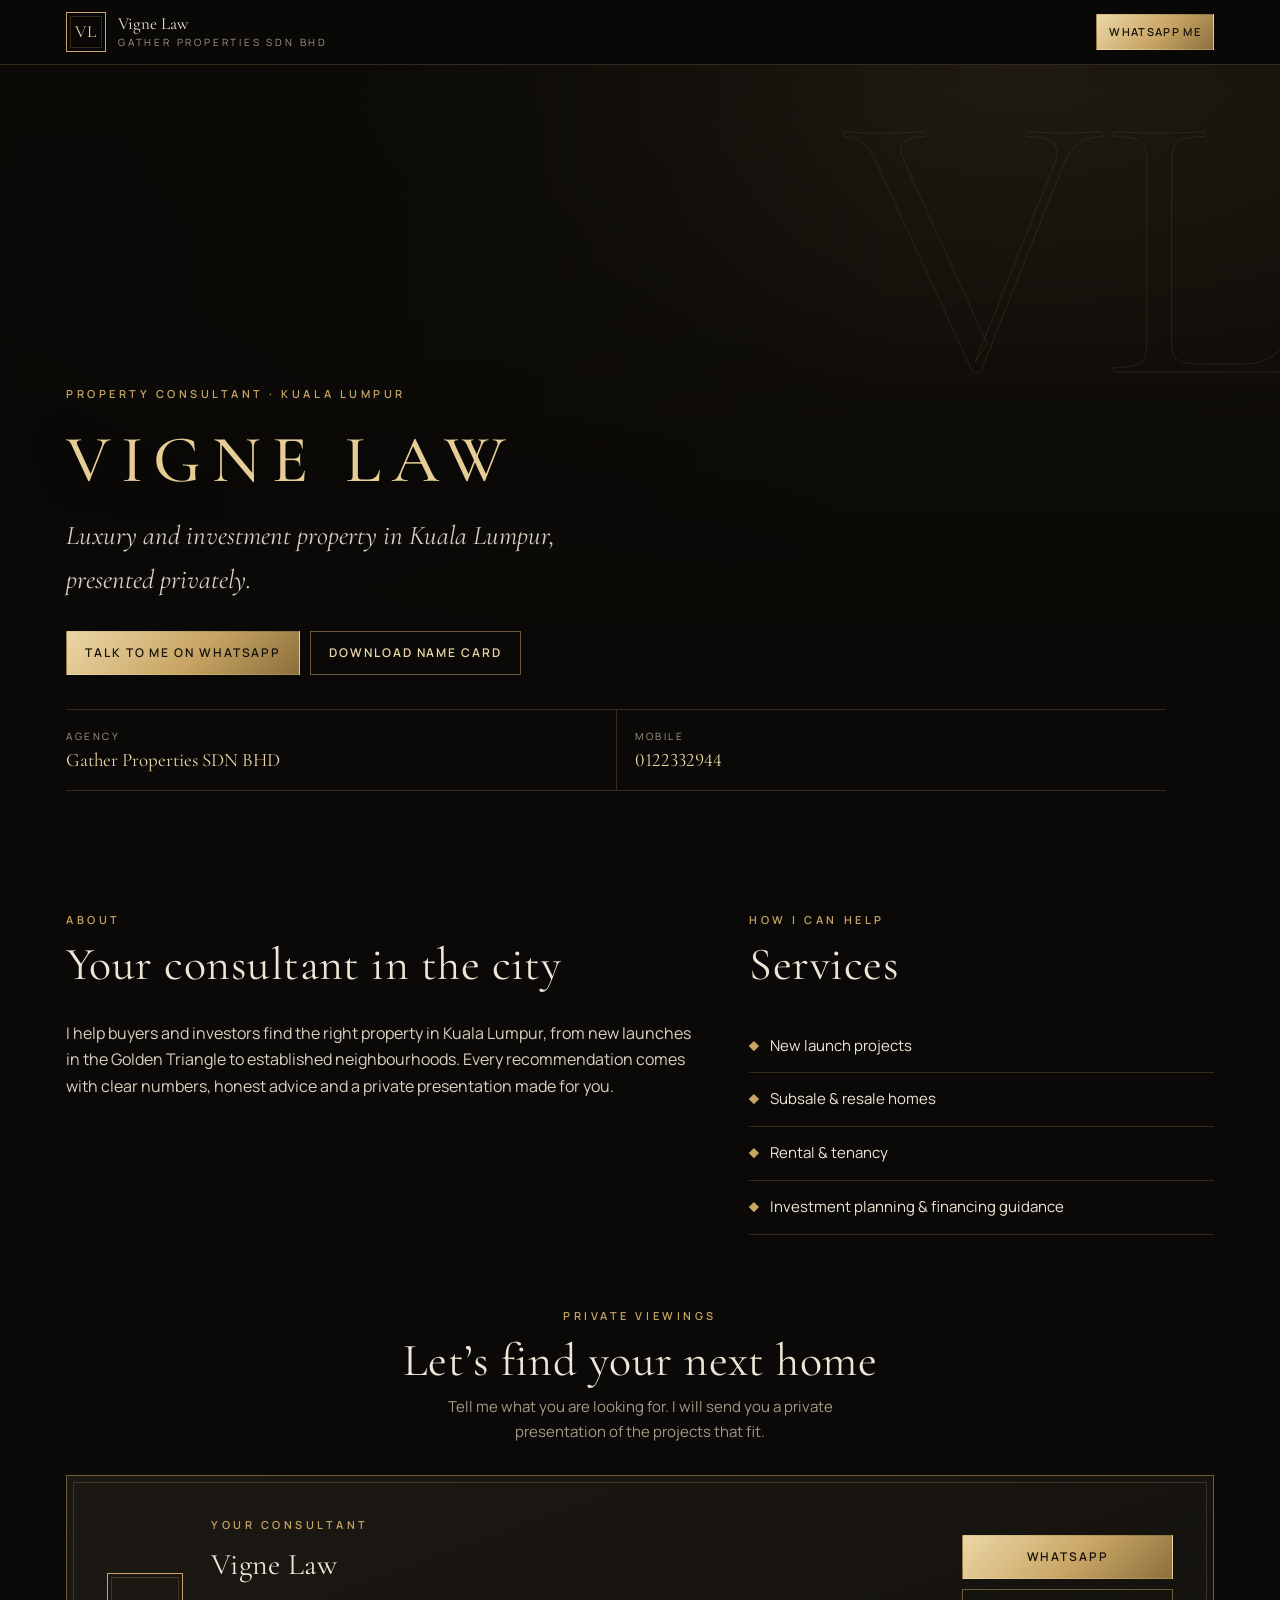
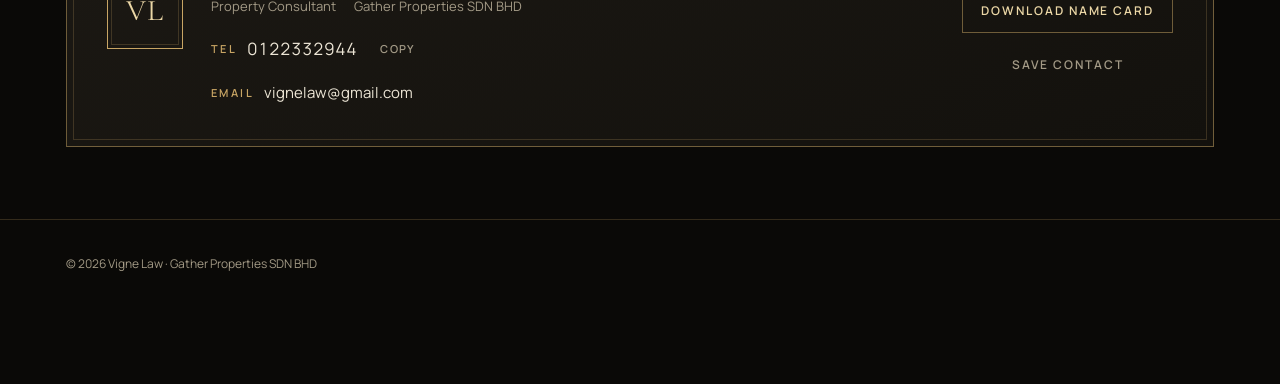
==== index.html @ f7aaa104 "Add files via upload" ====
<!doctype html>
<html lang="en">
<head>
<meta charset="utf-8">
<meta name="viewport" content="width=device-width,initial-scale=1,viewport-fit=cover">
<title>Vigne Law · Property Consultant</title>
<script>window.STATIC_SITE=true</script>
<meta name="description" content="Luxury and investment property in Kuala Lumpur with Vigne Law.">
<meta property="og:type" content="website">
<meta property="og:title" content="Vigne Law · Property Consultant">
<meta property="og:description" content="Luxury and investment property in Kuala Lumpur with Vigne Law.">
<meta property="og:url" content="https://vigne-property-portfolio.github.io/">
<link rel="preconnect" href="https://fonts.googleapis.com">
<link rel="preconnect" href="https://fonts.gstatic.com" crossorigin>
<link rel="stylesheet" href="https://fonts.googleapis.com/css2?family=Cormorant+Garamond:ital,wght@0,400;0,500;0,600;1,400;1,500&family=Manrope:wght@300;400;500;600;700&display=swap">
<link rel="stylesheet" href="/styles.css">
</head>
<body>
<div id="app"></div>
<script src="/namecard.js"></script>
<script src="/app.js"></script>
</body>
</html>
---- styles.css ----
img{max-width:100%}[hidden]{display:none!important}
/* Layout: full-bleed cinematic hero, then a narrow editorial column of facts, gallery, units and agent card. Single dark "black & gold" world by design. */
:root{
  --ink:#0A0907; --panel:#13110D; --panel-2:#1C1914; --line:rgba(200,165,100,.22); --line-strong:rgba(200,165,100,.5);
  --gold:#C8A564; --gold-hi:#EBD7A6; --gold-lo:#8C6F3D; --text:#EDE6D6; --muted:#A39A86; --danger:#D98B7A;
  --display:"Cormorant Garamond","Cormorant","Garamond",Georgia,serif; --body:"Manrope",system-ui,-apple-system,"Segoe UI",sans-serif;
  --gutter-l:max(16px,env(safe-area-inset-left,0px)); --gutter-r:max(16px,env(safe-area-inset-right,0px));
  color-scheme:dark;
}
*{box-sizing:border-box}
html,body{background:var(--ink)}
body{margin:0;color:var(--text);font-family:var(--body);font-size:15px;line-height:1.65;-webkit-font-smoothing:antialiased}
body::before{content:"";position:fixed;inset:0 0 auto;height:env(safe-area-inset-top,0px);z-index:60;background:var(--ink)}
a{color:var(--gold-hi)}
h1,h2,h3{font-family:var(--display);font-weight:400;text-wrap:balance;margin:0;letter-spacing:.01em}
button,input,select,textarea{font:inherit;color:inherit}
:focus-visible{outline:1px solid var(--gold-hi);outline-offset:3px}
.wrap{max-width:1180px;margin:0 auto;padding-left:var(--gutter-l);padding-right:var(--gutter-r)}
.narrow{max-width:900px}
.eyebrow{font-size:11px;letter-spacing:.32em;text-transform:uppercase;color:var(--gold);font-weight:600}
.muted{color:var(--muted)}
.rule{display:flex;align-items:center;gap:14px;color:var(--gold)}
.rule::before,.rule::after{content:"";height:1px;flex:1;background:linear-gradient(90deg,transparent,var(--line-strong),transparent)}
.diamond{width:7px;height:7px;transform:rotate(45deg);border:1px solid var(--gold);flex:none}
.gold-text{background:linear-gradient(100deg,var(--gold-lo) 0%,var(--gold-hi) 38%,var(--gold) 60%,var(--gold-hi) 100%);-webkit-background-clip:text;background-clip:text;color:transparent}

/* buttons */
.btn{display:inline-flex;align-items:center;justify-content:center;gap:8px;border:1px solid var(--line-strong);background:transparent;padding:11px 18px;font-size:12px;letter-spacing:.16em;text-transform:uppercase;font-weight:600;cursor:pointer;text-decoration:none;color:var(--gold-hi);transition:background .2s,color .2s,border-color .2s;border-radius:0}
.btn:hover{background:rgba(200,165,100,.1);border-color:var(--gold)}
.btn-solid{background:linear-gradient(135deg,var(--gold-hi),var(--gold) 55%,var(--gold-lo));color:#17130B;border-color:transparent}
.btn-solid:hover{background:linear-gradient(135deg,#F3E3BA,var(--gold-hi) 55%,var(--gold));color:#17130B}
.btn-sm{padding:8px 12px;font-size:11px;letter-spacing:.12em}
.btn-ghost{border-color:transparent;color:var(--muted)}
.btn-ghost:hover{color:var(--gold-hi);background:transparent}
.btn-danger{color:var(--danger);border-color:rgba(217,139,122,.45)}
.btn[disabled]{opacity:.45;cursor:not-allowed}

/* top bar */
.topbar{position:sticky;top:env(safe-area-inset-top,0px);z-index:40;background:rgba(10,9,7,.86);backdrop-filter:blur(10px);-webkit-backdrop-filter:blur(10px);border-bottom:1px solid var(--line)}
.topbar .wrap{display:flex;align-items:center;justify-content:space-between;gap:12px;min-height:64px;flex-wrap:wrap;padding-block:8px}
.brand{display:flex;align-items:center;gap:12px;min-width:0}
.mono{width:40px;height:40px;border:1px solid var(--gold);display:grid;place-items:center;font-family:var(--display);color:var(--gold-hi);font-size:17px;letter-spacing:.04em;flex:none;position:relative}
.mono::after{content:"";position:absolute;inset:3px;border:1px solid var(--line)}
.brand-name{font-family:var(--display);font-size:17px;line-height:1.2}
.brand-sub{font-size:10px;letter-spacing:.28em;text-transform:uppercase;color:var(--muted)}

/* hero */
.hero{position:relative;min-height:min(78vh,760px);display:flex;align-items:flex-end;overflow:hidden;background:radial-gradient(120% 90% at 80% 0%,#2a2216 0%,#120f0a 45%,var(--ink) 100%)}
.hero img.cover{position:absolute;inset:0;width:100%;height:100%;object-fit:cover;max-width:100%}
.hero::after{content:"";position:absolute;inset:0;background:linear-gradient(90deg,rgba(10,9,7,.82) 0%,rgba(10,9,7,.55) 38%,rgba(10,9,7,0) 70%),linear-gradient(180deg,rgba(10,9,7,.35) 0%,rgba(10,9,7,.2) 35%,rgba(10,9,7,.88) 76%,var(--ink) 100%)}
.hero h1{filter:drop-shadow(0 2px 18px rgba(0,0,0,.55))}
.hero .ghost-mark{position:absolute;right:-2vw;top:4%;font-family:var(--display);font-size:clamp(160px,30vw,420px);line-height:.8;color:transparent;-webkit-text-stroke:1px rgba(200,165,100,.16);pointer-events:none;user-select:none}
.hero-inner{position:relative;z-index:2;width:100%;padding-block:120px 48px}
/* Hero title: classic serif capitals, wide spacing, soft solid gold */
.hero h1{font-size:clamp(30px,5.2vw,68px);line-height:1.18;margin:16px 0 14px;text-transform:uppercase;letter-spacing:.16em;font-weight:500;max-width:min(100%,15em)}
h1,h2,h3,.fact .v,.tagline,.brand-name,.mono,td,.pcard,.agent{font-variant-numeric:lining-nums}
.hero h1.gold-text{background:none;-webkit-background-clip:border-box;background-clip:border-box;color:#E6CD95}
.hero .tagline{font-family:var(--display);font-style:italic;font-size:clamp(20px,2.4vw,27px);color:var(--text);opacity:.9;max-width:44ch}
.status-chip{display:inline-flex;align-items:center;gap:8px;border:1px solid var(--line-strong);padding:5px 12px;font-size:10px;letter-spacing:.26em;text-transform:uppercase;color:var(--gold-hi);background:rgba(10,9,7,.45)}
.status-chip::before{content:"";width:6px;height:6px;border-radius:50%;background:var(--gold)}

/* facts */
.facts{display:grid;grid-template-columns:repeat(auto-fit,minmax(170px,1fr));border-top:1px solid var(--line);border-bottom:1px solid var(--line);margin-top:34px}
.fact{padding:18px 18px 18px 0;min-width:0}
.fact + .fact{padding-left:18px;border-left:1px solid var(--line)}
.fact .k{font-size:10px;letter-spacing:.26em;text-transform:uppercase;color:var(--muted)}
.fact .v{font-family:var(--display);font-size:22px;color:var(--gold-hi);margin-top:4px;line-height:1.25;overflow-wrap:anywhere}

section.block{padding-block:72px}
.sec-head{display:flex;flex-direction:column;gap:10px;margin-bottom:30px}
.sec-head h2{font-size:clamp(30px,4vw,46px);line-height:1.1}
.prose{max-width:66ch;color:#D9D1BF;white-space:pre-line;font-size:16px}
.two-col{display:grid;grid-template-columns:minmax(0,1.35fr) minmax(0,1fr);gap:56px}
@media (max-width:820px){.two-col{grid-template-columns:1fr;gap:36px}}
.highlights{list-style:none;margin:0;padding:0;display:grid;gap:0}
.highlights li{display:flex;gap:14px;align-items:baseline;padding:14px 0;border-bottom:1px solid var(--line)}
.highlights li .diamond{transform:rotate(45deg) translateY(-2px);background:var(--gold)}
.facilities{display:flex;flex-wrap:wrap;gap:10px}
.facilities span{border:1px solid var(--line);padding:8px 14px;font-size:13px;color:#D9D1BF;background:var(--panel)}

/* gallery */
.gallery{display:grid;grid-template-columns:repeat(6,1fr);grid-auto-rows:150px;gap:8px;grid-auto-flow:dense}
.gallery button{padding:0;border:0;cursor:zoom-in;overflow:hidden;background:var(--panel);grid-column:span 2;position:relative}
.gallery button:nth-child(5n+1){grid-column:span 4;grid-row:span 2}
.gallery img{width:100%;height:100%;object-fit:cover;transition:transform .6s ease,filter .4s;filter:saturate(.95)}
.gallery button:hover img{transform:scale(1.04);filter:saturate(1.05)}
@media (max-width:640px){.gallery{grid-template-columns:repeat(2,1fr);grid-auto-rows:130px}.gallery button,.gallery button:nth-child(5n+1){grid-column:span 1;grid-row:span 1}.gallery button:first-child{grid-column:span 2;grid-row:span 2}}

/* units table */
.table-wrap{overflow-x:auto;border:1px solid var(--line)}
table{width:100%;border-collapse:collapse;min-width:520px}
th,td{text-align:left;padding:16px 18px;border-bottom:1px solid var(--line)}
th{font-size:10px;letter-spacing:.24em;text-transform:uppercase;color:var(--muted);font-weight:600;background:var(--panel)}
td{font-variant-numeric:tabular-nums}
td.u-name{font-family:var(--display);font-size:19px;color:var(--text)}
td.u-price{color:var(--gold-hi);font-weight:600}
tr:last-child td{border-bottom:0}

/* agent card */
.agent{border:1px solid var(--line-strong);background:linear-gradient(160deg,var(--panel-2),var(--panel));padding:40px;display:grid;grid-template-columns:auto minmax(0,1fr) auto;gap:28px;align-items:center;position:relative}
.agent::before{content:"";position:absolute;inset:6px;border:1px solid var(--line);pointer-events:none}
.agent .mono{width:76px;height:76px;font-size:30px}
.agent h3{font-size:30px}
.agent .meta{display:flex;flex-wrap:wrap;gap:6px 18px;font-size:13px;color:var(--muted);margin-top:6px}
.agent .actions{display:flex;flex-direction:column;gap:10px;position:relative}
.contact-line{display:flex;align-items:center;gap:10px;flex-wrap:wrap;margin-top:14px;font-variant-numeric:tabular-nums}
.contact-line .num{font-size:17px;color:var(--text);user-select:all}
@media (max-width:760px){.agent{grid-template-columns:1fr;padding:28px}.agent .actions{flex-direction:row;flex-wrap:wrap}}

.links-row{display:flex;flex-wrap:wrap;gap:12px;margin-top:26px}
footer.foot{border-top:1px solid var(--line);padding-block:34px 110px;font-size:12px;color:var(--muted)}
footer.foot .wrap{display:flex;flex-direction:column;gap:8px}

.mobile-cta{display:none}
@media (max-width:760px){.mobile-cta{display:flex;position:fixed;left:0;right:0;bottom:0;z-index:45;gap:8px;padding:10px var(--gutter-r) calc(10px + env(safe-area-inset-bottom,0px)) var(--gutter-l);background:rgba(10,9,7,.94);border-top:1px solid var(--line)}.mobile-cta .btn{flex:1}}

/* lightbox */
.lightbox{position:fixed;inset:0;z-index:80;background:rgba(6,5,4,.96);display:flex;align-items:center;justify-content:center;padding:calc(56px + env(safe-area-inset-top,0px)) var(--gutter-r) calc(56px + env(safe-area-inset-bottom,0px)) var(--gutter-l)}
.lightbox img{max-height:100%;max-width:100%;object-fit:contain}
.lb-btn{position:absolute;background:rgba(10,9,7,.6);border:1px solid var(--line-strong);color:var(--gold-hi);width:46px;height:46px;cursor:pointer;font-size:20px;display:grid;place-items:center}
.lb-close{top:calc(12px + env(safe-area-inset-top,0px));right:calc(12px + env(safe-area-inset-right,0px))}
.lb-prev{left:calc(12px + env(safe-area-inset-left,0px));top:50%;transform:translateY(-50%)}
.lb-next{right:calc(12px + env(safe-area-inset-right,0px));top:50%;transform:translateY(-50%)}
.lb-count{position:absolute;bottom:calc(16px + env(safe-area-inset-bottom,0px));left:0;right:0;text-align:center;font-size:11px;letter-spacing:.3em;color:var(--muted)}

/* admin */
.admin-bar{position:fixed;z-index:70;left:50%;transform:translateX(-50%);bottom:calc(16px + env(safe-area-inset-bottom,0px));display:flex;gap:6px;flex-wrap:wrap;justify-content:center;background:rgba(19,17,13,.96);border:1px solid var(--line-strong);padding:6px;box-shadow:0 14px 40px rgba(0,0,0,.5);max-width:calc(100% - 32px)}
@media (max-width:760px){.admin-bar{bottom:calc(76px + env(safe-area-inset-bottom,0px))}}
.dash-head{padding-block:56px 28px;display:flex;justify-content:space-between;align-items:flex-end;gap:20px;flex-wrap:wrap}
.dash-head h1{font-size:clamp(36px,5vw,58px);line-height:1.05;margin-top:10px}
.notice{border:1px solid var(--line-strong);background:var(--panel);padding:14px 18px;margin-bottom:24px;font-size:14px;display:flex;gap:14px;align-items:center;justify-content:space-between;flex-wrap:wrap}
.cards{display:grid;grid-template-columns:repeat(auto-fill,minmax(320px,1fr));gap:22px;padding-bottom:90px}
@media (max-width:420px){.cards{grid-template-columns:1fr}}
.pcard{border:1px solid var(--line);background:var(--panel);display:flex;flex-direction:column;min-width:0}
.pcard .thumb{aspect-ratio:16/10;max-width:100%;background:radial-gradient(120% 120% at 80% 0%,#2a2216,#0e0c09);position:relative;overflow:hidden;display:grid;place-items:center}
.pcard .thumb img{width:100%;height:100%;object-fit:cover;position:absolute;inset:0}
.pcard .thumb .ini{font-family:var(--display);font-size:64px;color:transparent;-webkit-text-stroke:1px rgba(200,165,100,.45)}
.pcard .thumb .status-chip{position:absolute;top:12px;left:12px}
.pcard .body{padding:20px;display:flex;flex-direction:column;gap:10px;flex:1;min-width:0}
.pcard h3{font-size:25px;line-height:1.15}
.linkbox{display:flex;align-items:center;gap:8px;border:1px solid var(--line);background:var(--ink);padding:8px 10px;font-size:12px;color:var(--muted);min-width:0}
.linkbox span{overflow:hidden;text-overflow:ellipsis;white-space:nowrap;flex:1;min-width:0;user-select:all}
.pcard .acts{display:flex;flex-wrap:wrap;gap:8px;margin-top:auto;padding-top:6px}
.confirm{border:1px solid rgba(217,139,122,.45);padding:10px 12px;font-size:13px;display:flex;gap:8px;align-items:center;flex-wrap:wrap}
.empty{border:1px dashed var(--line-strong);padding:48px 24px;text-align:center;color:var(--muted)}

/* forms */
.form{padding-bottom:120px}
.fgroup{border-top:1px solid var(--line);padding-block:30px;display:grid;grid-template-columns:220px minmax(0,1fr);gap:28px}
@media (max-width:760px){.fgroup{grid-template-columns:1fr;gap:16px}}
.fgroup h3{font-size:22px}
.fgroup .hint{font-size:13px;color:var(--muted);margin-top:6px}
.fields{display:grid;grid-template-columns:repeat(2,minmax(0,1fr));gap:16px}
@media (max-width:560px){.fields{grid-template-columns:1fr}}
.fld{display:flex;flex-direction:column;gap:6px;min-width:0}
.fld.full{grid-column:1/-1}
.fld label{font-size:10px;letter-spacing:.22em;text-transform:uppercase;color:var(--muted);font-weight:600}
.fld input,.fld select,.fld textarea{background:var(--ink);border:1px solid var(--line);padding:11px 12px;border-radius:0;width:100%;min-width:0}
.fld input:focus,.fld select:focus,.fld textarea:focus{border-color:var(--gold);outline:none}
.fld textarea{min-height:110px;resize:vertical;line-height:1.55}
.unit-row{display:grid;grid-template-columns:minmax(0,1.4fr) minmax(0,1fr) minmax(0,.8fr) minmax(0,1fr) auto;gap:8px;align-items:end;margin-bottom:8px}
@media (max-width:640px){.unit-row{grid-template-columns:1fr 1fr}.unit-row .fld:first-child{grid-column:1/-1}}
.thumbs{display:grid;grid-template-columns:repeat(auto-fill,minmax(150px,1fr));gap:12px;margin-top:14px}
.thumbs figure{margin:0;border:1px solid var(--line);background:var(--panel);display:flex;flex-direction:column}
.thumbs figure img{aspect-ratio:4/3;object-fit:cover;width:100%}
.thumbs figure .tb{display:flex;gap:2px;padding:4px;flex-wrap:wrap}
.thumbs figure .tb button{flex:1;background:transparent;border:1px solid var(--line);color:var(--muted);font-size:11px;padding:5px 4px;cursor:pointer}
.thumbs figure .tb button:hover{color:var(--gold-hi);border-color:var(--gold)}
.cover-tag{font-size:10px;letter-spacing:.2em;text-transform:uppercase;color:#17130B;background:var(--gold);padding:3px 8px;align-self:flex-start;margin:6px}
.upload-zone{border:1px dashed var(--line-strong);padding:20px;display:flex;align-items:center;gap:14px;flex-wrap:wrap;background:var(--panel)}
.savebar{position:sticky;bottom:0;z-index:30;background:rgba(10,9,7,.95);border-top:1px solid var(--line);padding-block:12px calc(12px + env(safe-area-inset-bottom,0px))}
.savebar .wrap{display:flex;justify-content:space-between;gap:10px;align-items:center;flex-wrap:wrap}

.private{min-height:80vh;display:flex;align-items:center;justify-content:center;text-align:center;padding-block:80px}
.private .box{max-width:560px;display:flex;flex-direction:column;align-items:center;gap:18px}
.private h1{font-size:clamp(34px,5vw,52px)}

.toast{position:fixed;z-index:90;top:calc(18px + env(safe-area-inset-top,0px));left:50%;transform:translateX(-50%);background:var(--panel-2);border:1px solid var(--gold);padding:12px 18px;font-size:13px;max-width:calc(100% - 32px);box-shadow:0 10px 30px rgba(0,0,0,.5)}
.landing-hero{min-height:min(86vh,820px)}
.landing-grid{display:grid;grid-template-columns:minmax(0,1fr) auto;gap:48px;align-items:end}
.portrait{width:min(320px,30vw);aspect-ratio:4/5;max-width:100%;border:1px solid var(--gold);padding:8px;background:rgba(10,9,7,.5)}
.portrait img{width:100%;height:100%;object-fit:cover;display:block}
@media (max-width:760px){.landing-grid{grid-template-columns:1fr}.portrait{width:200px;order:-1}}
.lcard{text-decoration:none;color:inherit;transition:border-color .25s,transform .25s}
.lcard:hover{border-color:var(--gold);transform:translateY(-3px)}
.reveal{animation:rise .9s cubic-bezier(.2,.7,.2,1) both}
@keyframes rise{from{transform:translateY(14px)}to{transform:none}}
@media (prefers-reduced-motion:reduce){.reveal{animation:none}.gallery img{transition:none}}
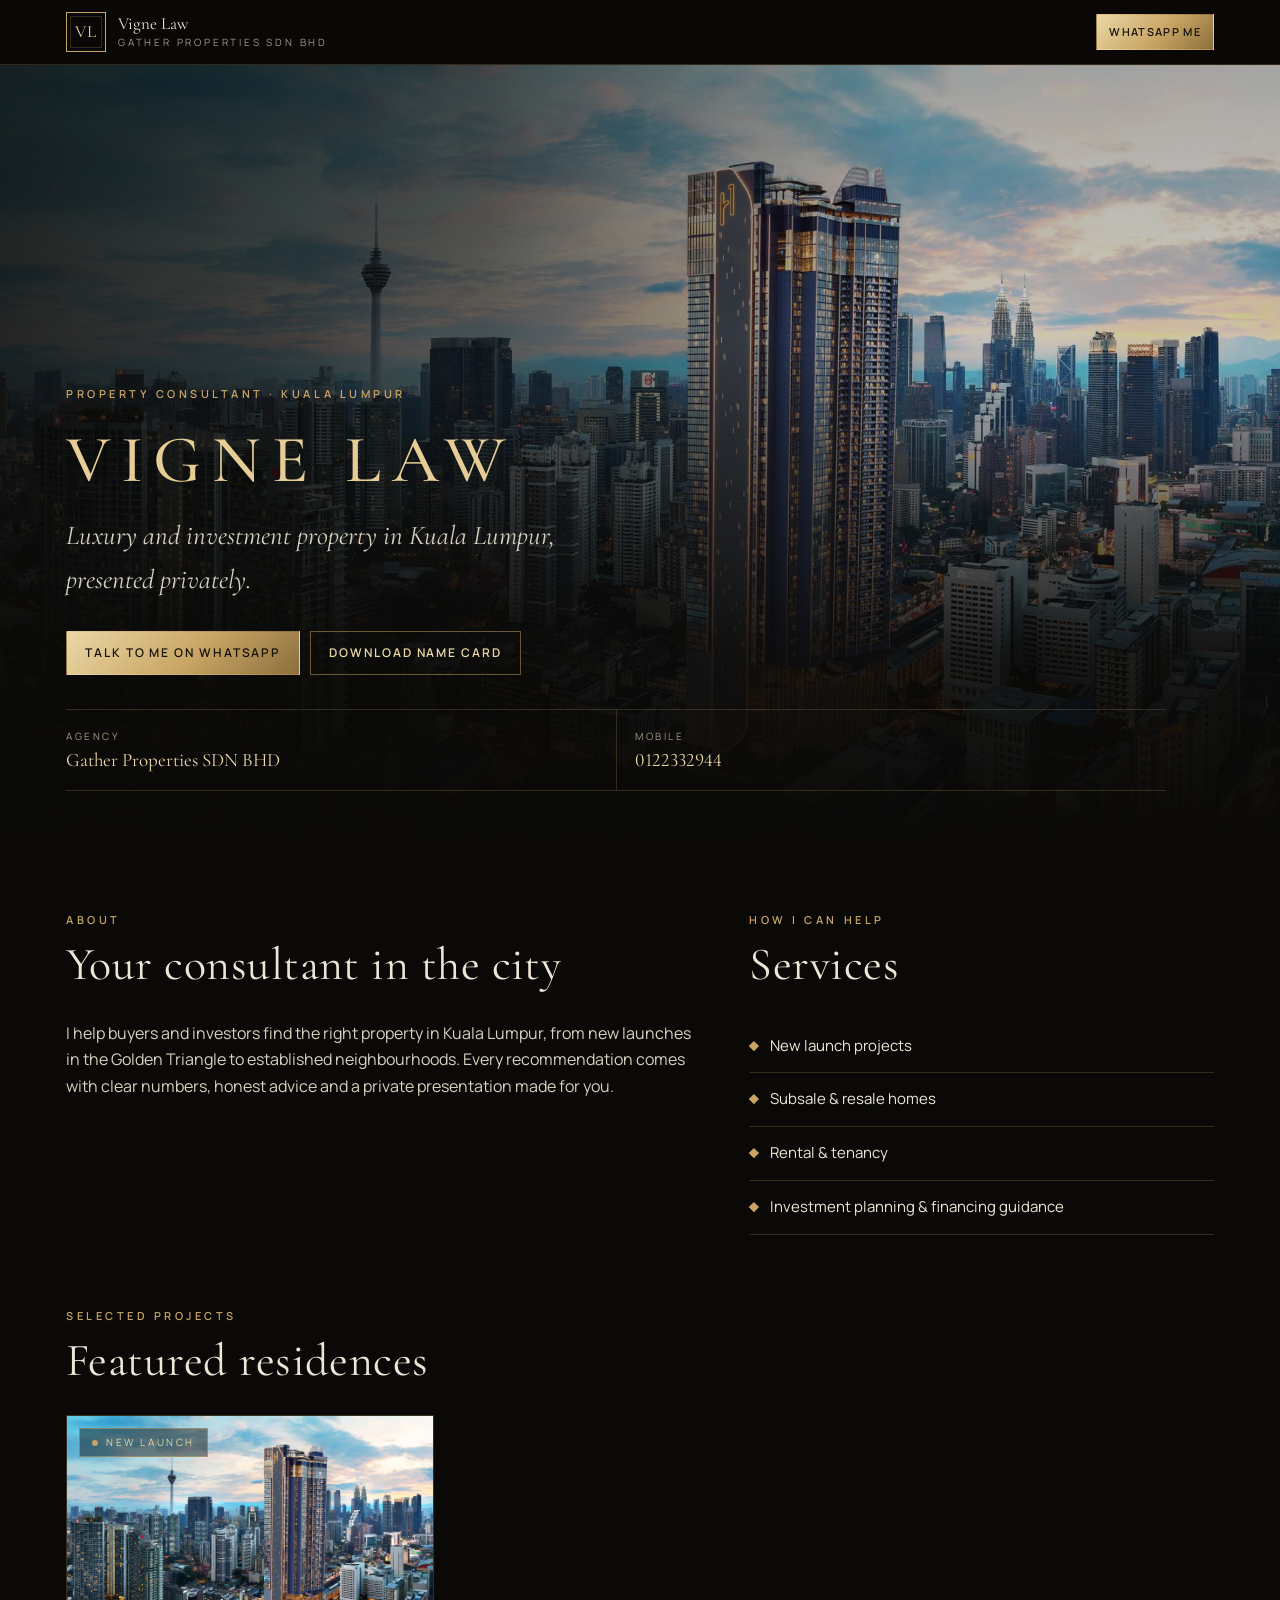
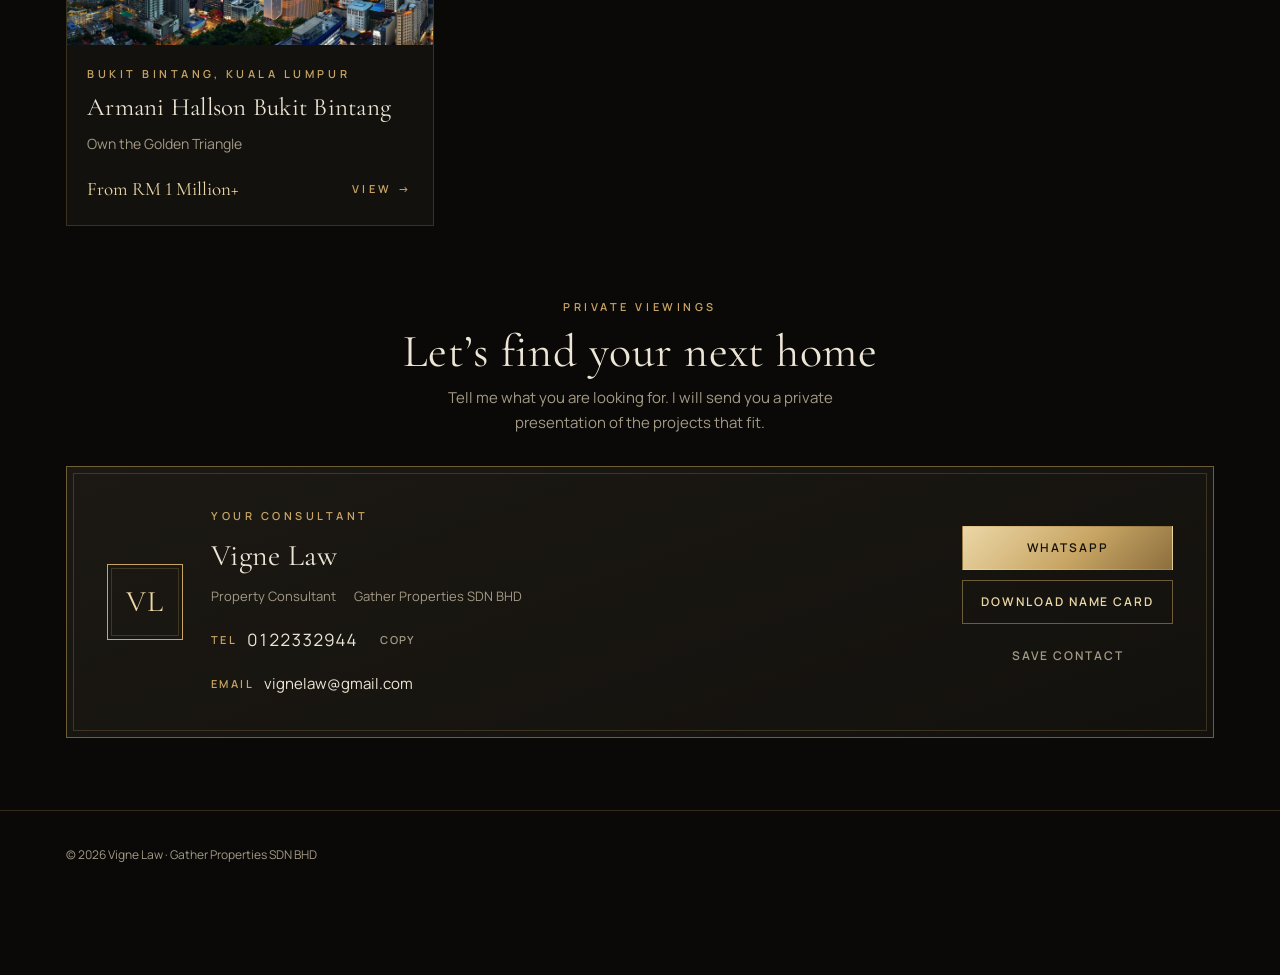
==== commit 2bfb5b79: "Add files via upload" ====
--- a/index.html
+++ b/index.html
@@ -10,6 +10,8 @@
 <meta property="og:title" content="Vigne Law · Property Consultant">
 <meta property="og:description" content="Luxury and investment property in Kuala Lumpur with Vigne Law.">
 <meta property="og:url" content="https://vigne-property-portfolio.github.io/">
+<meta property="og:image" content="https://vigne-property-portfolio.github.io/uploads/ahbb-01-kit15.jpg">
+<meta name="twitter:card" content="summary_large_image">
 <link rel="preconnect" href="https://fonts.googleapis.com">
 <link rel="preconnect" href="https://fonts.gstatic.com" crossorigin>
 <link rel="stylesheet" href="https://fonts.googleapis.com/css2?family=Cormorant+Garamond:ital,wght@0,400;0,500;0,600;1,400;1,500&family=Manrope:wght@300;400;500;600;700&display=swap">
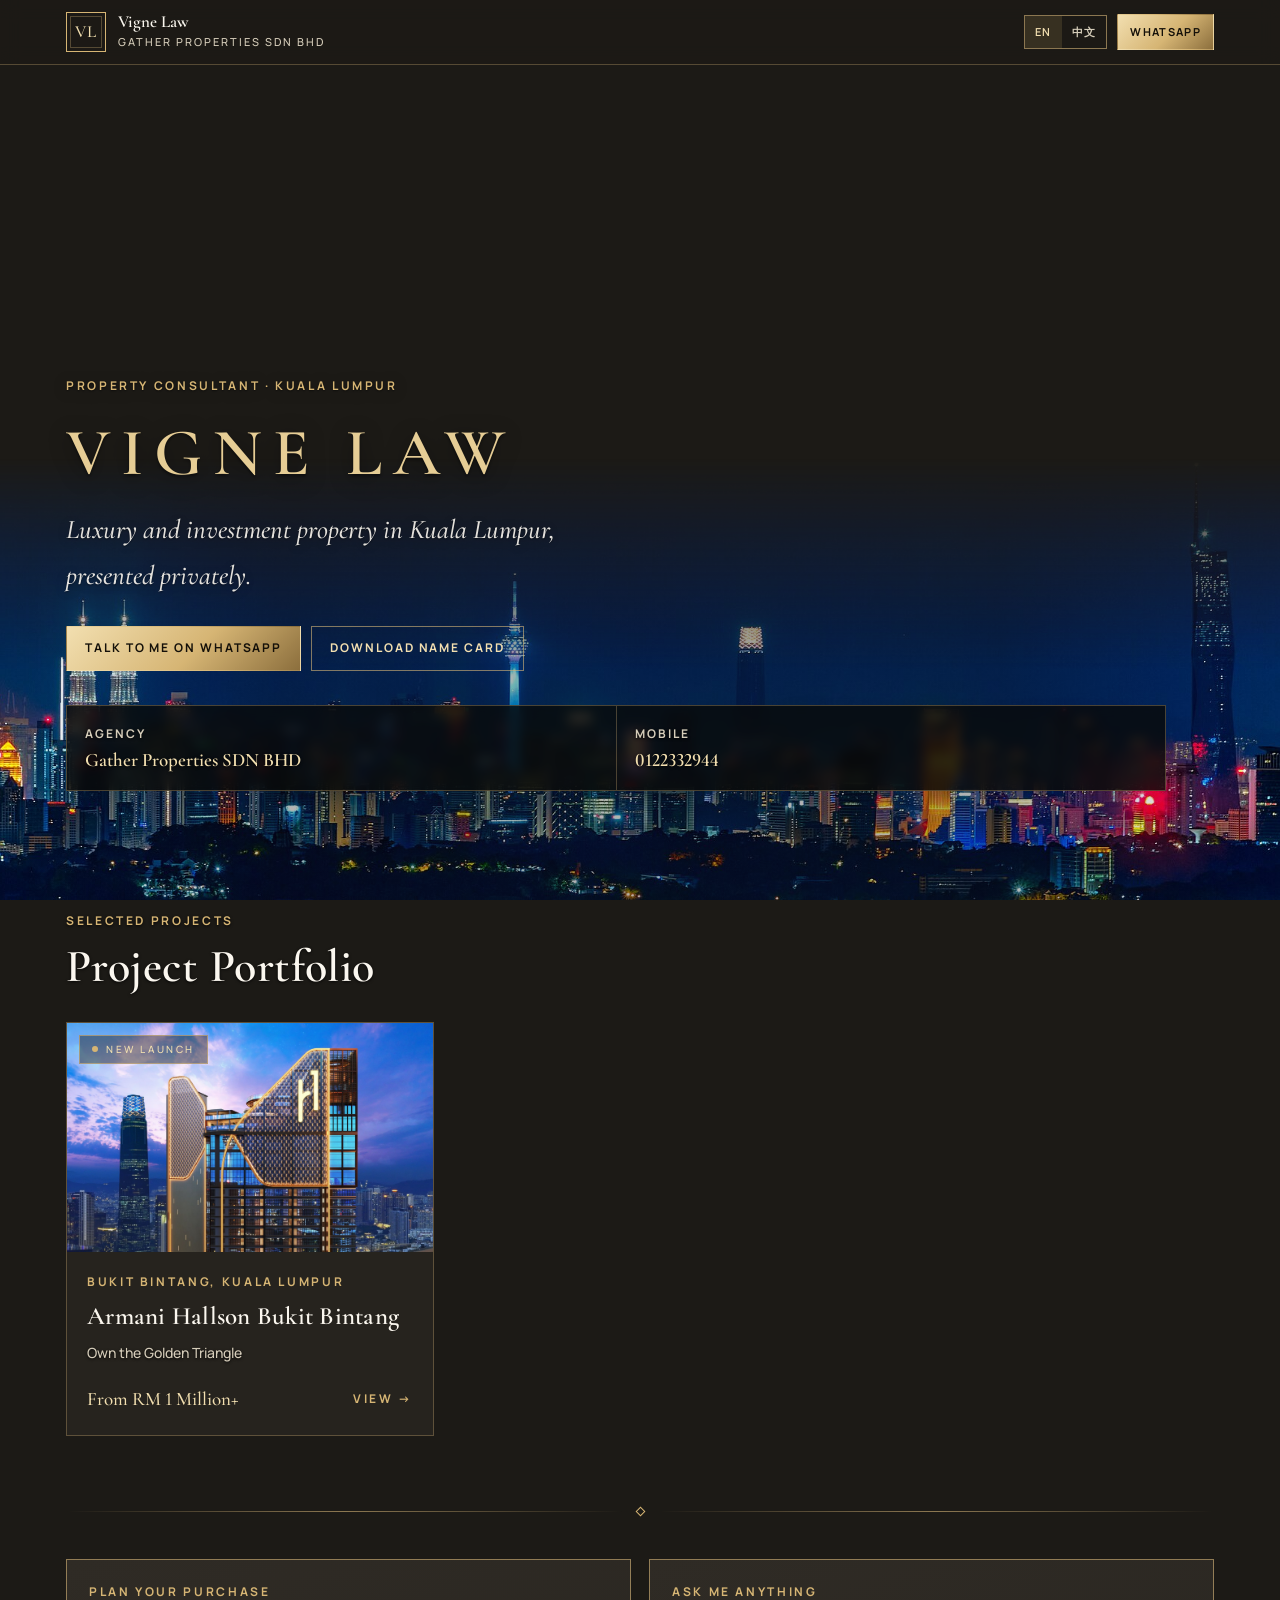
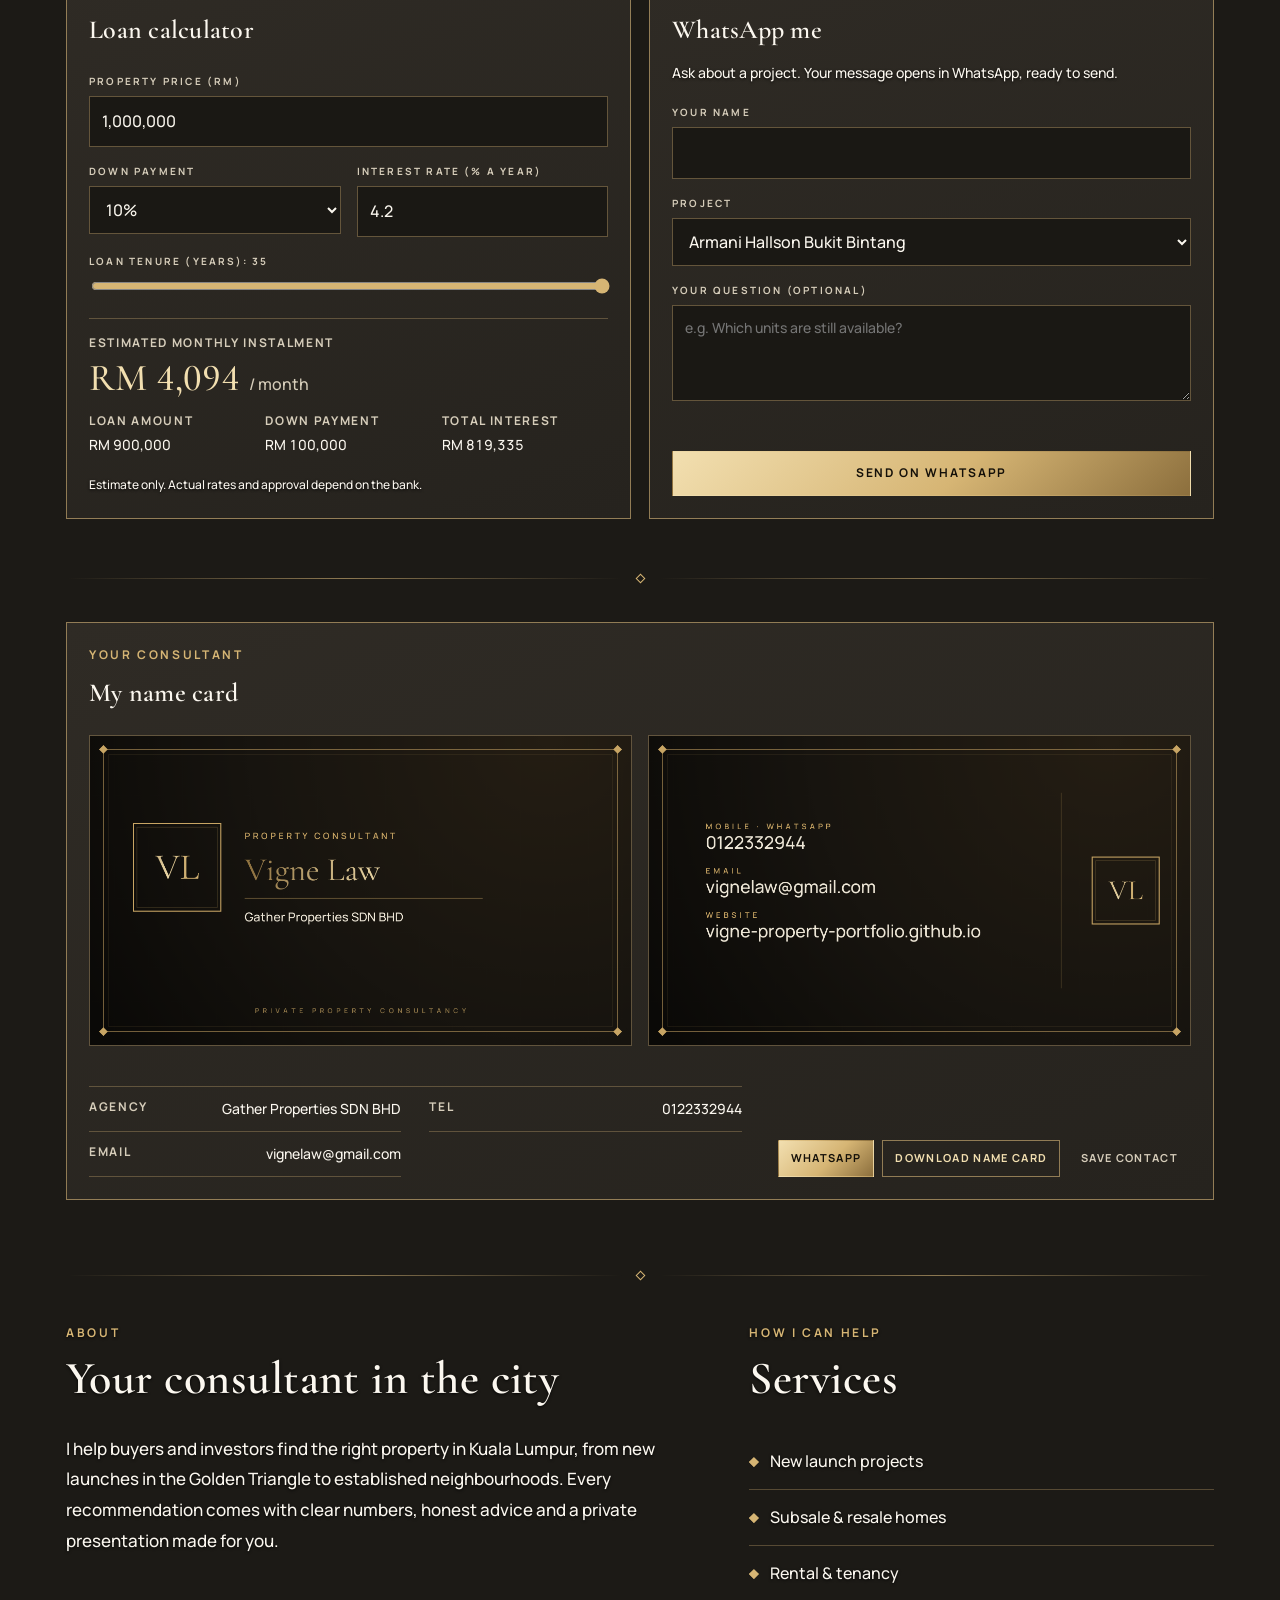
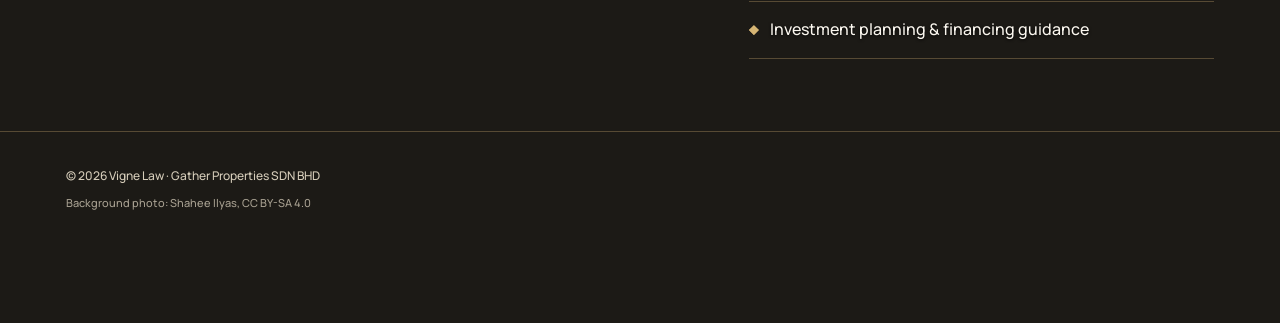
==== commit b0894b00: "Add files via upload" ====
--- a/index.html
+++ b/index.html
@@ -10,7 +10,7 @@
 <meta property="og:title" content="Vigne Law · Property Consultant">
 <meta property="og:description" content="Luxury and investment property in Kuala Lumpur with Vigne Law.">
 <meta property="og:url" content="https://vigne-property-portfolio.github.io/">
-<meta property="og:image" content="https://vigne-property-portfolio.github.io/uploads/ahbb-01-kit15.jpg">
+<meta property="og:image" content="https://vigne-property-portfolio.github.io/uploads/bg-kl-skyline-night.jpg">
 <meta name="twitter:card" content="summary_large_image">
 <link rel="preconnect" href="https://fonts.googleapis.com">
 <link rel="preconnect" href="https://fonts.gstatic.com" crossorigin>
--- a/styles.css
+++ b/styles.css
@@ -1,23 +1,23 @@
 img{max-width:100%}[hidden]{display:none!important}
 /* Layout: full-bleed cinematic hero, then a narrow editorial column of facts, gallery, units and agent card. Single dark "black & gold" world by design. */
 :root{
-  --ink:#0A0907; --panel:#13110D; --panel-2:#1C1914; --line:rgba(200,165,100,.22); --line-strong:rgba(200,165,100,.5);
-  --gold:#C8A564; --gold-hi:#EBD7A6; --gold-lo:#8C6F3D; --text:#EDE6D6; --muted:#A39A86; --danger:#D98B7A;
+  --ink:#1C1A16; --panel:#26231E; --panel-2:#2F2B25; --line:rgba(210,178,118,.32); --line-strong:rgba(210,178,118,.62);
+  --gold:#D6B574; --gold-hi:#F2DFB0; --gold-lo:#8C6F3D; --text:#FBF7EF; --muted:#D6CDBA; --danger:#D98B7A;
   --display:"Cormorant Garamond","Cormorant","Garamond",Georgia,serif; --body:"Manrope",system-ui,-apple-system,"Segoe UI",sans-serif;
   --gutter-l:max(16px,env(safe-area-inset-left,0px)); --gutter-r:max(16px,env(safe-area-inset-right,0px));
   color-scheme:dark;
 }
 *{box-sizing:border-box}
 html,body{background:var(--ink)}
-body{margin:0;color:var(--text);font-family:var(--body);font-size:15px;line-height:1.65;-webkit-font-smoothing:antialiased}
+body{margin:0;color:var(--text);font-family:var(--body);font-size:16px;line-height:1.7;font-weight:500}
 body::before{content:"";position:fixed;inset:0 0 auto;height:env(safe-area-inset-top,0px);z-index:60;background:var(--ink)}
 a{color:var(--gold-hi)}
-h1,h2,h3{font-family:var(--display);font-weight:400;text-wrap:balance;margin:0;letter-spacing:.01em}
+h1,h2,h3{font-family:var(--display);font-weight:600;text-wrap:balance;margin:0;letter-spacing:.01em}
 button,input,select,textarea{font:inherit;color:inherit}
 :focus-visible{outline:1px solid var(--gold-hi);outline-offset:3px}
 .wrap{max-width:1180px;margin:0 auto;padding-left:var(--gutter-l);padding-right:var(--gutter-r)}
 .narrow{max-width:900px}
-.eyebrow{font-size:11px;letter-spacing:.32em;text-transform:uppercase;color:var(--gold);font-weight:600}
+.eyebrow{font-size:12px;letter-spacing:.22em;text-transform:uppercase;color:var(--gold);font-weight:600}
 .muted{color:var(--muted)}
 .rule{display:flex;align-items:center;gap:14px;color:var(--gold)}
 .rule::before,.rule::after{content:"";height:1px;flex:1;background:linear-gradient(90deg,transparent,var(--line-strong),transparent)}
@@ -36,18 +36,18 @@
 .btn[disabled]{opacity:.45;cursor:not-allowed}
 
 /* top bar */
-.topbar{position:sticky;top:env(safe-area-inset-top,0px);z-index:40;background:rgba(10,9,7,.86);backdrop-filter:blur(10px);-webkit-backdrop-filter:blur(10px);border-bottom:1px solid var(--line)}
+.topbar{position:sticky;top:env(safe-area-inset-top,0px);z-index:40;background:rgba(28,26,22,.86);backdrop-filter:blur(10px);-webkit-backdrop-filter:blur(10px);border-bottom:1px solid var(--line)}
 .topbar .wrap{display:flex;align-items:center;justify-content:space-between;gap:12px;min-height:64px;flex-wrap:wrap;padding-block:8px}
 .brand{display:flex;align-items:center;gap:12px;min-width:0}
 .mono{width:40px;height:40px;border:1px solid var(--gold);display:grid;place-items:center;font-family:var(--display);color:var(--gold-hi);font-size:17px;letter-spacing:.04em;flex:none;position:relative}
 .mono::after{content:"";position:absolute;inset:3px;border:1px solid var(--line)}
 .brand-name{font-family:var(--display);font-size:17px;line-height:1.2}
-.brand-sub{font-size:10px;letter-spacing:.28em;text-transform:uppercase;color:var(--muted)}
+.brand-sub{font-size:11px;letter-spacing:.18em;text-transform:uppercase;color:var(--muted)}
 
 /* hero */
-.hero{position:relative;min-height:min(78vh,760px);display:flex;align-items:flex-end;overflow:hidden;background:radial-gradient(120% 90% at 80% 0%,#2a2216 0%,#120f0a 45%,var(--ink) 100%)}
+.hero{position:relative;min-height:min(78vh,760px);display:flex;align-items:flex-end;overflow:hidden;background:radial-gradient(120% 90% at 80% 0%,rgba(42,34,22,.45) 0%,rgba(18,15,10,.25) 45%,transparent 100%)}
 .hero img.cover{position:absolute;inset:0;width:100%;height:100%;object-fit:cover;max-width:100%}
-.hero::after{content:"";position:absolute;inset:0;background:linear-gradient(90deg,rgba(10,9,7,.82) 0%,rgba(10,9,7,.55) 38%,rgba(10,9,7,0) 70%),linear-gradient(180deg,rgba(10,9,7,.35) 0%,rgba(10,9,7,.2) 35%,rgba(10,9,7,.88) 76%,var(--ink) 100%)}
+.hero::after{content:"";position:absolute;inset:0;background:linear-gradient(90deg,rgba(28,26,22,.82) 0%,rgba(28,26,22,.55) 38%,rgba(28,26,22,0) 70%),linear-gradient(180deg,rgba(28,26,22,.35) 0%,rgba(28,26,22,.2) 35%,rgba(28,26,22,.88) 76%,var(--ink) 100%)}
 .hero h1{filter:drop-shadow(0 2px 18px rgba(0,0,0,.55))}
 .hero .ghost-mark{position:absolute;right:-2vw;top:4%;font-family:var(--display);font-size:clamp(160px,30vw,420px);line-height:.8;color:transparent;-webkit-text-stroke:1px rgba(200,165,100,.16);pointer-events:none;user-select:none}
 .hero-inner{position:relative;z-index:2;width:100%;padding-block:120px 48px}
@@ -56,27 +56,30 @@
 h1,h2,h3,.fact .v,.tagline,.brand-name,.mono,td,.pcard,.agent{font-variant-numeric:lining-nums}
 .hero h1.gold-text{background:none;-webkit-background-clip:border-box;background-clip:border-box;color:#E6CD95}
 .hero .tagline{font-family:var(--display);font-style:italic;font-size:clamp(20px,2.4vw,27px);color:var(--text);opacity:.9;max-width:44ch}
-.status-chip{display:inline-flex;align-items:center;gap:8px;border:1px solid var(--line-strong);padding:5px 12px;font-size:10px;letter-spacing:.26em;text-transform:uppercase;color:var(--gold-hi);background:rgba(10,9,7,.45)}
+.status-chip{display:inline-flex;align-items:center;gap:8px;border:1px solid var(--line-strong);padding:5px 12px;font-size:10px;letter-spacing:.26em;text-transform:uppercase;color:var(--gold-hi);background:rgba(28,26,22,.45)}
 .status-chip::before{content:"";width:6px;height:6px;border-radius:50%;background:var(--gold)}
 
 /* facts */
 .facts{display:grid;grid-template-columns:repeat(auto-fit,minmax(170px,1fr));border-top:1px solid var(--line);border-bottom:1px solid var(--line);margin-top:34px}
 .fact{padding:18px 18px 18px 0;min-width:0}
 .fact + .fact{padding-left:18px;border-left:1px solid var(--line)}
-.fact .k{font-size:10px;letter-spacing:.26em;text-transform:uppercase;color:var(--muted)}
+.fact .k{font-size:12px;letter-spacing:.16em;text-transform:uppercase;color:var(--muted)}
 .fact .v{font-family:var(--display);font-size:22px;color:var(--gold-hi);margin-top:4px;line-height:1.25;overflow-wrap:anywhere}
 
 section.block{padding-block:72px}
 .sec-head{display:flex;flex-direction:column;gap:10px;margin-bottom:30px}
 .sec-head h2{font-size:clamp(30px,4vw,46px);line-height:1.1}
-.prose{max-width:66ch;color:#D9D1BF;white-space:pre-line;font-size:16px}
+.prose{max-width:66ch;color:#ECE5D5;white-space:pre-line;font-size:17px;line-height:1.8}
+/* keep body text readable over the page photo */
+.prose,.highlights,.fact,.facilities,.sec-head,.muted,.agent .meta,td{text-shadow:0 1px 3px rgba(0,0,0,.85)}
+.highlights li{font-size:16px;color:var(--text)}
 .two-col{display:grid;grid-template-columns:minmax(0,1.35fr) minmax(0,1fr);gap:56px}
 @media (max-width:820px){.two-col{grid-template-columns:1fr;gap:36px}}
 .highlights{list-style:none;margin:0;padding:0;display:grid;gap:0}
 .highlights li{display:flex;gap:14px;align-items:baseline;padding:14px 0;border-bottom:1px solid var(--line)}
 .highlights li .diamond{transform:rotate(45deg) translateY(-2px);background:var(--gold)}
 .facilities{display:flex;flex-wrap:wrap;gap:10px}
-.facilities span{border:1px solid var(--line);padding:8px 14px;font-size:13px;color:#D9D1BF;background:var(--panel)}
+.facilities span{border:1px solid var(--line);padding:8px 14px;font-size:14px;color:#ECE5D5;background:var(--panel)}
 
 /* gallery */
 .gallery{display:grid;grid-template-columns:repeat(6,1fr);grid-auto-rows:150px;gap:8px;grid-auto-flow:dense}
@@ -87,10 +90,11 @@
 @media (max-width:640px){.gallery{grid-template-columns:repeat(2,1fr);grid-auto-rows:130px}.gallery button,.gallery button:nth-child(5n+1){grid-column:span 1;grid-row:span 1}.gallery button:first-child{grid-column:span 2;grid-row:span 2}}
 
 /* units table */
-.table-wrap{overflow-x:auto;border:1px solid var(--line)}
+.table-wrap{overflow-x:auto;border:1px solid var(--line);background:rgba(28,26,22,.86)}
+.facilities span{background:rgba(19,17,13,.88)}
 table{width:100%;border-collapse:collapse;min-width:520px}
 th,td{text-align:left;padding:16px 18px;border-bottom:1px solid var(--line)}
-th{font-size:10px;letter-spacing:.24em;text-transform:uppercase;color:var(--muted);font-weight:600;background:var(--panel)}
+th{font-size:12px;letter-spacing:.16em;text-transform:uppercase;color:var(--muted);font-weight:600;background:var(--panel)}
 td{font-variant-numeric:tabular-nums}
 td.u-name{font-family:var(--display);font-size:19px;color:var(--text)}
 td.u-price{color:var(--gold-hi);font-weight:600}
@@ -112,12 +116,12 @@
 footer.foot .wrap{display:flex;flex-direction:column;gap:8px}
 
 .mobile-cta{display:none}
-@media (max-width:760px){.mobile-cta{display:flex;position:fixed;left:0;right:0;bottom:0;z-index:45;gap:8px;padding:10px var(--gutter-r) calc(10px + env(safe-area-inset-bottom,0px)) var(--gutter-l);background:rgba(10,9,7,.94);border-top:1px solid var(--line)}.mobile-cta .btn{flex:1}}
+@media (max-width:760px){.mobile-cta{display:flex;position:fixed;left:0;right:0;bottom:0;z-index:45;gap:8px;padding:10px var(--gutter-r) calc(10px + env(safe-area-inset-bottom,0px)) var(--gutter-l);background:rgba(28,26,22,.94);border-top:1px solid var(--line)}.mobile-cta .btn{flex:1}}
 
 /* lightbox */
 .lightbox{position:fixed;inset:0;z-index:80;background:rgba(6,5,4,.96);display:flex;align-items:center;justify-content:center;padding:calc(56px + env(safe-area-inset-top,0px)) var(--gutter-r) calc(56px + env(safe-area-inset-bottom,0px)) var(--gutter-l)}
 .lightbox img{max-height:100%;max-width:100%;object-fit:contain}
-.lb-btn{position:absolute;background:rgba(10,9,7,.6);border:1px solid var(--line-strong);color:var(--gold-hi);width:46px;height:46px;cursor:pointer;font-size:20px;display:grid;place-items:center}
+.lb-btn{position:absolute;background:rgba(28,26,22,.6);border:1px solid var(--line-strong);color:var(--gold-hi);width:46px;height:46px;cursor:pointer;font-size:20px;display:grid;place-items:center}
 .lb-close{top:calc(12px + env(safe-area-inset-top,0px));right:calc(12px + env(safe-area-inset-right,0px))}
 .lb-prev{left:calc(12px + env(safe-area-inset-left,0px));top:50%;transform:translateY(-50%)}
 .lb-next{right:calc(12px + env(safe-area-inset-right,0px));top:50%;transform:translateY(-50%)}
@@ -168,7 +172,7 @@
 .thumbs figure .tb button:hover{color:var(--gold-hi);border-color:var(--gold)}
 .cover-tag{font-size:10px;letter-spacing:.2em;text-transform:uppercase;color:#17130B;background:var(--gold);padding:3px 8px;align-self:flex-start;margin:6px}
 .upload-zone{border:1px dashed var(--line-strong);padding:20px;display:flex;align-items:center;gap:14px;flex-wrap:wrap;background:var(--panel)}
-.savebar{position:sticky;bottom:0;z-index:30;background:rgba(10,9,7,.95);border-top:1px solid var(--line);padding-block:12px calc(12px + env(safe-area-inset-bottom,0px))}
+.savebar{position:sticky;bottom:0;z-index:30;background:rgba(28,26,22,.95);border-top:1px solid var(--line);padding-block:12px calc(12px + env(safe-area-inset-bottom,0px))}
 .savebar .wrap{display:flex;justify-content:space-between;gap:10px;align-items:center;flex-wrap:wrap}
 
 .private{min-height:80vh;display:flex;align-items:center;justify-content:center;text-align:center;padding-block:80px}
@@ -176,13 +180,177 @@
 .private h1{font-size:clamp(34px,5vw,52px)}
 
 .toast{position:fixed;z-index:90;top:calc(18px + env(safe-area-inset-top,0px));left:50%;transform:translateX(-50%);background:var(--panel-2);border:1px solid var(--gold);padding:12px 18px;font-size:13px;max-width:calc(100% - 32px);box-shadow:0 10px 30px rgba(0,0,0,.5)}
+/* transparent property photo behind the whole site */
+.page-bg{position:fixed;inset:0;z-index:0;background-size:cover;background-position:center;opacity:var(--bg-op,.2);pointer-events:none;transition:opacity .5s,background-image .5s;filter:saturate(.85)}
+.page-bg::after{content:"";position:absolute;inset:0;background:linear-gradient(90deg,rgba(28,26,22,.15) 0%,rgba(28,26,22,.55) 18%,rgba(28,26,22,.55) 82%,rgba(28,26,22,.15) 100%)}
+#app{position:relative;z-index:1}
+.has-bg .ghost-mark{display:none}
+.has-bg .landing-hero:not(:has(img.cover))::after{background:linear-gradient(90deg,rgba(28,26,22,.6) 0%,rgba(28,26,22,.25) 45%,rgba(28,26,22,0) 75%),linear-gradient(180deg,transparent 60%,rgba(28,26,22,.6) 100%)}
+.bg-pick{display:grid;grid-template-columns:repeat(auto-fill,minmax(96px,1fr));gap:8px;margin-top:14px}
+.bg-pick button{padding:0;border:2px solid transparent;background:var(--panel);cursor:pointer;aspect-ratio:4/3;overflow:hidden}
+.bg-pick button img{width:100%;height:100%;object-fit:cover;display:block;opacity:.75}
+.bg-pick button:hover img,.bg-pick button.on img{opacity:1}
+.bg-pick button.on{border-color:var(--gold)}
+/* phone fixes: title fits, facts grid tidy, stronger shade over bright photos */
+@media (max-width:560px){
+  .hero h1{font-size:clamp(24px,7.4vw,34px);letter-spacing:.1em}
+  .facts{grid-template-columns:1fr 1fr}
+  .fact,.fact + .fact{padding:14px 12px 14px 0;border-left:0}
+  .fact:nth-child(2n){padding-left:14px;border-left:1px solid var(--line)}
+  .fact:nth-child(n+3){border-top:1px solid var(--line)}
+  .fact .v{font-size:19px}
+  .hero::after{background:linear-gradient(180deg,rgba(28,26,22,.45) 0%,rgba(28,26,22,.55) 40%,rgba(28,26,22,.9) 70%,var(--ink) 100%)}
+}
+/* panorama: "Surrounded by the City's Finest" */
+.pano{position:relative;margin:22px 0 0;border:1px solid var(--line-strong);overflow:hidden;background:#000;max-width:100%}
+.pano img{display:block;width:100%;height:auto}
+.pano svg{position:absolute;inset:0;width:100%;height:100%;pointer-events:none}
+.pano line{stroke:#F4EEDF;stroke-width:1.2;vector-effect:non-scaling-stroke;opacity:.9}
+.pano-lbl,.pano-hub{position:absolute;transform:translate(-50%,-140%);white-space:nowrap;font-size:clamp(9px,1.05vw,13px);font-weight:700;color:#fff;text-shadow:0 1px 3px rgba(0,0,0,.9)}
+.pano-lbl::after{content:"";position:absolute;left:50%;bottom:-7px;width:6px;height:6px;margin-left:-3px;border-radius:50%;background:#fff}
+.pano-hub{font-family:var(--display);font-size:clamp(11px,1.5vw,19px);letter-spacing:.2em;color:var(--gold-hi);text-transform:uppercase;transform:translate(-50%,-150%)}
+.pano-lbl:first-of-type{transform:translate(-20%,-140%)}
+.pano figcaption{position:absolute;right:5%;top:9%;text-align:left;font-family:var(--display);color:#F5EEDC;line-height:1.05;text-shadow:0 2px 10px rgba(0,0,0,.6)}
+.pano figcaption span{display:block;font-size:clamp(16px,3vw,40px);font-weight:600}
+.pano figcaption em{display:block;font-size:clamp(20px,3.8vw,52px);font-weight:600}
+.pano-lbl:last-of-type{transform:translate(-85%,-140%)}
+.pano-lbl b{font-weight:700}.pano-lbl .sn{display:none}
+@media (max-width:700px){.pano-lbl .ln{display:none}.pano-lbl .sn{display:inline}}
+@media (max-width:560px){.pano-lbl{font-size:8px}.pano-hub{font-size:10px;letter-spacing:.14em}
+  .pano figcaption{position:static;padding:10px 14px 12px;background:#000;display:flex;gap:6px;align-items:baseline;flex-wrap:wrap}
+  .pano figcaption span,.pano figcaption em{display:inline;font-size:20px}}
+/* nearby place cards (shopping / dining / parks) */
+.place-block{margin-top:44px}
+.sub-h small{display:block;font-family:var(--body);font-size:11px;letter-spacing:.24em;text-transform:uppercase;color:var(--gold);font-weight:700;margin-top:6px}
+.place-grid{display:grid;gap:14px}
+.place-grid.g3{grid-template-columns:repeat(3,minmax(0,1fr))}
+.place-grid.g4{grid-template-columns:repeat(4,minmax(0,1fr))}
+@media (max-width:860px){.place-grid.g3,.place-grid.g4{grid-template-columns:repeat(2,minmax(0,1fr))}}
+.place{background:rgba(28,26,22,.9);border:1px solid var(--line);display:flex;flex-direction:column;min-width:0}
+.place .ph{aspect-ratio:3/2;overflow:hidden;max-width:100%}
+.place.tall .ph{aspect-ratio:3/4}
+.place .ph img{width:100%;height:100%;object-fit:cover;display:block;transition:transform .6s}
+.place:hover .ph img{transform:scale(1.04)}
+.place .pt{padding:12px 14px 14px;display:flex;flex-direction:column;gap:8px}
+.place h4{margin:0;font-family:var(--display);font-style:italic;font-weight:600;font-size:21px;line-height:1.15}
+.dist{align-self:flex-start;font-size:10px;letter-spacing:.16em;text-transform:uppercase;font-weight:700;padding:4px 8px;border:1px solid var(--line-strong);color:var(--muted);white-space:nowrap}
+.dist.walk{color:#17130B;background:var(--gold);border-color:var(--gold)}
+.near-cols{display:grid;grid-template-columns:repeat(auto-fit,minmax(240px,1fr));gap:18px 28px;background:rgba(28,26,22,.86);border:1px solid var(--line);padding:22px}
+.near-cols ul{list-style:none;margin:10px 0 0;padding:0}
+.near-cols li{display:flex;justify-content:space-between;align-items:center;gap:10px;padding:9px 0;border-bottom:1px solid var(--line);font-size:14.5px}
+.near-cols li span:first-child{min-width:0}
+/* booking (left) + consultant (right) */
+.plan-grid{align-items:stretch}
+.agent-side{display:flex;min-width:0}
+.agent-side .agent{flex:1;grid-template-columns:1fr;align-content:start;gap:22px;padding:32px}
+.agent-side .agent .mono{width:64px;height:64px;font-size:26px}
+.agent-side .agent h3{font-size:30px}
+.agent-side .agent .actions{flex-direction:column;align-items:stretch;gap:10px;margin-top:6px}
+.agent-side .agent .actions .btn{width:100%}
+@media (max-width:860px){.agent-side .agent{padding:26px}}
+/* surroundings map + floor plans */
+.map-frame{display:block;width:100%;padding:8px;border:1px solid var(--line-strong);background:rgba(28,26,22,.86);cursor:zoom-in}
+.map-frame img{display:block;width:100%;height:auto;max-width:100%}
+.plans{display:grid;grid-template-columns:repeat(auto-fill,minmax(300px,1fr));gap:14px}
+@media (max-width:420px){.plans{grid-template-columns:1fr}}
+.plans button{padding:0;border:1px solid var(--line);background:#F7F1E6;cursor:zoom-in;aspect-ratio:3/2;overflow:hidden;max-width:100%}
+.plans button img{width:100%;height:100%;object-fit:contain;display:block;transition:transform .4s}
+.plans button:hover img{transform:scale(1.03)}
+.sub-h{font-size:26px;margin:40px 0 16px}
+.lightbox.light img{background:#F7F1E6}
+/* language switch */
+.top-right{display:flex;align-items:center;gap:10px;flex-wrap:wrap}
+.lang{display:inline-flex;border:1px solid var(--line-strong)}
+.lang button{background:transparent;border:0;color:var(--muted);padding:7px 10px;font-size:11px;letter-spacing:.12em;cursor:pointer;font-weight:600}
+.lang button.on{background:rgba(200,165,100,.16);color:var(--gold-hi)}
+@media (max-width:560px){.hide-sm{display:none}}
+:lang(zh-Hans) body,:lang(zh-Hans) .btn,:lang(zh-Hans) .eyebrow{font-family:"Manrope","PingFang SC","Microsoft YaHei","Noto Sans SC",sans-serif}
+:lang(zh-Hans) h2,:lang(zh-Hans) h3,:lang(zh-Hans) .tagline{font-family:"Cormorant Garamond","Songti SC","SimSun","Noto Serif SC",serif}
+:lang(zh-Hans) .eyebrow{letter-spacing:.2em}
+/* financing + viewing */
+.plan-grid{display:grid;grid-template-columns:repeat(2,minmax(0,1fr));gap:22px;align-items:start}
+@media (max-width:860px){.plan-grid{grid-template-columns:1fr}}
+.panel{border:1px solid var(--line);background:linear-gradient(160deg,var(--panel-2),var(--panel));padding:28px;min-width:0}
+.panel h3{font-size:28px}
+.loan-out{margin-top:22px;border-top:1px solid var(--line);padding-top:18px}
+.loan-out .k{font-size:12px;letter-spacing:.14em;text-transform:uppercase;color:var(--muted)}
+.loan-out .big{font-family:var(--display);font-size:clamp(34px,4vw,46px);color:var(--gold-hi);line-height:1.15;margin:4px 0 16px;font-variant-numeric:lining-nums tabular-nums}
+.loan-out .big small{font-size:16px;color:var(--muted);font-family:var(--body)}
+.loan-grid{display:grid;grid-template-columns:repeat(3,minmax(0,1fr));gap:10px}
+.loan-grid > div > div:last-child{font-variant-numeric:tabular-nums;margin-top:2px;font-size:14px}
+@media (max-width:480px){.loan-grid{grid-template-columns:1fr 1fr}}
+input[type=range]{accent-color:var(--gold);padding:0!important;border:0!important;background:transparent!important}
+.range-val{font-family:var(--display);font-size:20px;color:var(--gold-hi)}
 .landing-hero{min-height:min(86vh,820px)}
+.hero.no-cover{background:none}
+.hero.no-cover::after{display:none}
+.hero.no-cover .facts{background:rgba(10,9,7,.78);backdrop-filter:blur(6px);-webkit-backdrop-filter:blur(6px);border:1px solid var(--line)}
+.hero.no-cover .fact:first-child{padding-left:18px}
 .landing-grid{display:grid;grid-template-columns:minmax(0,1fr) auto;gap:48px;align-items:end}
-.portrait{width:min(320px,30vw);aspect-ratio:4/5;max-width:100%;border:1px solid var(--gold);padding:8px;background:rgba(10,9,7,.5)}
+.portrait{width:min(320px,30vw);aspect-ratio:4/5;max-width:100%;border:1px solid var(--gold);padding:8px;background:rgba(28,26,22,.5)}
 .portrait img{width:100%;height:100%;object-fit:cover;display:block}
 @media (max-width:760px){.landing-grid{grid-template-columns:1fr}.portrait{width:200px;order:-1}}
 .lcard{text-decoration:none;color:inherit;transition:border-color .25s,transform .25s}
 .lcard:hover{border-color:var(--gold);transform:translateY(-3px)}
 .reveal{animation:rise .9s cubic-bezier(.2,.7,.2,1) both}
 @keyframes rise{from{transform:translateY(14px)}to{transform:none}}
-@media (prefers-reduced-motion:reduce){.reveal{animation:none}.gallery img{transition:none}}+@media (prefers-reduced-motion:reduce){.reveal{animation:none}.gallery img{transition:none}}
+/* ---- readability: sharper, brighter text ---- */
+.prose,.highlights li,.facilities span,td,.agent .meta,.contact-line,.panel p{color:var(--text)}
+.muted{color:var(--muted)}
+.eyebrow{font-weight:700;color:var(--gold)}
+.fact .k,.loan-out .k,th,.fld label{color:var(--muted);font-weight:700}
+.fact .v,.u-name,.brand-name,.panel h3,.sec-head h2{font-weight:600}
+.hero h1{font-weight:600}
+.tagline{font-weight:500}
+.hero .wrap{text-shadow:0 1px 2px rgba(0,0,0,.55),0 2px 14px rgba(0,0,0,.35)}
+.hero h1{filter:none;text-shadow:0 2px 3px rgba(0,0,0,.5),0 4px 22px rgba(0,0,0,.45)}
+.btn{font-weight:700;text-shadow:none}
+.btn-solid{color:#141009}
+.fld input,.fld select,.fld textarea{background:#1A1814;border-color:rgba(210,178,118,.4)}
+/* ---- wide panorama background: full width, sitting on the bottom edge ---- */
+.page-bg.wide{background-size:100% auto;background-position:center bottom;background-repeat:no-repeat;opacity:calc(var(--bg-op,.2) * 3.8);filter:none;-webkit-mask-image:linear-gradient(to top,#000 0,#000 18vw,transparent 34.5vw);mask-image:linear-gradient(to top,#000 0,#000 18vw,transparent 34.5vw)}
+.page-bg.wide::after{background:linear-gradient(90deg,rgba(10,9,7,0) 0%,rgba(10,9,7,.3) 22%,rgba(10,9,7,.3) 78%,rgba(10,9,7,0) 100%)}
+@media (max-aspect-ratio:3/2){.page-bg.wide{background-size:auto 55vh}}
+.bg-credit{font-size:11px;opacity:.75}
+.bg-credit a{color:inherit;text-decoration:none}
+.bg-credit a:hover{text-decoration:underline}
+/* ---- dashboard owner tools: loan calculator, WhatsApp share, profile ---- */
+.dash-tools{display:grid;grid-template-columns:repeat(3,minmax(0,1fr));gap:18px;margin-top:28px;align-items:stretch}
+.namecard-wide{gap:6px}
+.card-faces{display:grid;grid-template-columns:1fr 1fr;gap:16px;margin-top:14px}
+.card-faces canvas,.card-faces img{display:block;width:100%;height:auto;border:1px solid var(--line)}
+.card-faces img.one{grid-column:1/-1;max-width:640px}
+.nc-bottom{display:grid;grid-template-columns:minmax(0,1fr) auto;gap:20px 36px;align-items:end;margin-top:18px}
+.nc-rows{display:grid;grid-template-columns:repeat(auto-fit,minmax(220px,1fr));gap:0 28px;margin-top:0}
+.nc-bottom .tool-acts{padding-top:0;margin-top:0}
+@media (max-width:760px){.card-faces{grid-template-columns:1fr}.nc-bottom{grid-template-columns:1fr}}
+.card-prev{margin-top:10px;border:1px solid var(--line)}
+.card-prev img,.card-prev canvas{display:block;width:100%;height:auto}
+.pf-row a{color:var(--text);text-decoration:none;text-align:right;overflow-wrap:anywhere;min-width:0}
+.pf-row a:hover{color:var(--gold-hi)}
+.tools-sec{padding-bottom:90px}
+.tools-label{font-family:var(--display);font-size:clamp(28px,3.4vw,38px);font-weight:700;color:var(--gold-hi);letter-spacing:.02em;line-height:1.15}
+.dash-tools.two{grid-template-columns:repeat(2,minmax(0,1fr))}
+@media (max-width:700px){.dash-tools.two{grid-template-columns:1fr}}
+.profile-wide{display:grid!important;grid-template-columns:minmax(0,.8fr) minmax(0,1.2fr);gap:10px 40px;align-items:start}
+.profile-wide .pf-rows{margin-top:0;grid-column:2;grid-row:1 / span 3}
+.profile-wide .tool-acts{grid-column:1;padding-top:6px}
+@media (max-width:760px){.profile-wide{grid-template-columns:1fr}.profile-wide .pf-rows{grid-column:1;grid-row:auto}.profile-wide .tool-acts{grid-column:1}}
+.tools-sec .rule{margin-bottom:44px}
+.tools-sec .sec-head{margin-bottom:22px}
+.tools-sec .dash-tools{margin-top:0}
+@media (max-width:1040px){.dash-tools{grid-template-columns:1fr 1fr}.dash-tools .profile{grid-column:1/-1}}
+@media (max-width:700px){.dash-tools{grid-template-columns:1fr}}
+.panel.tool{padding:22px;display:flex;flex-direction:column;gap:6px;border-color:var(--line-strong)}
+.panel.tool h3{font-size:26px}
+.panel.tool .loan-out{margin-top:16px;padding-top:14px}
+.panel.tool .loan-out .big{font-size:clamp(30px,3vw,38px);margin-bottom:10px}
+.panel.tool textarea{font-size:14px;line-height:1.55}
+.tool-acts{display:flex;flex-wrap:wrap;gap:8px;margin-top:auto;padding-top:14px}
+.pf-head{display:flex;align-items:center;gap:16px;margin-top:8px}
+.pf-head .mono{width:60px;height:60px;font-size:24px}
+.pf-rows{margin-top:16px;border-top:1px solid var(--line)}
+.pf-row{display:flex;justify-content:space-between;gap:14px;padding:10px 0;border-bottom:1px solid var(--line);font-size:14px;min-width:0}
+.pf-row .k{font-size:12px;letter-spacing:.14em;text-transform:uppercase;color:var(--muted);font-weight:700;flex:none}
+.pf-row span:last-child{text-align:right;overflow-wrap:anywhere;min-width:0}
